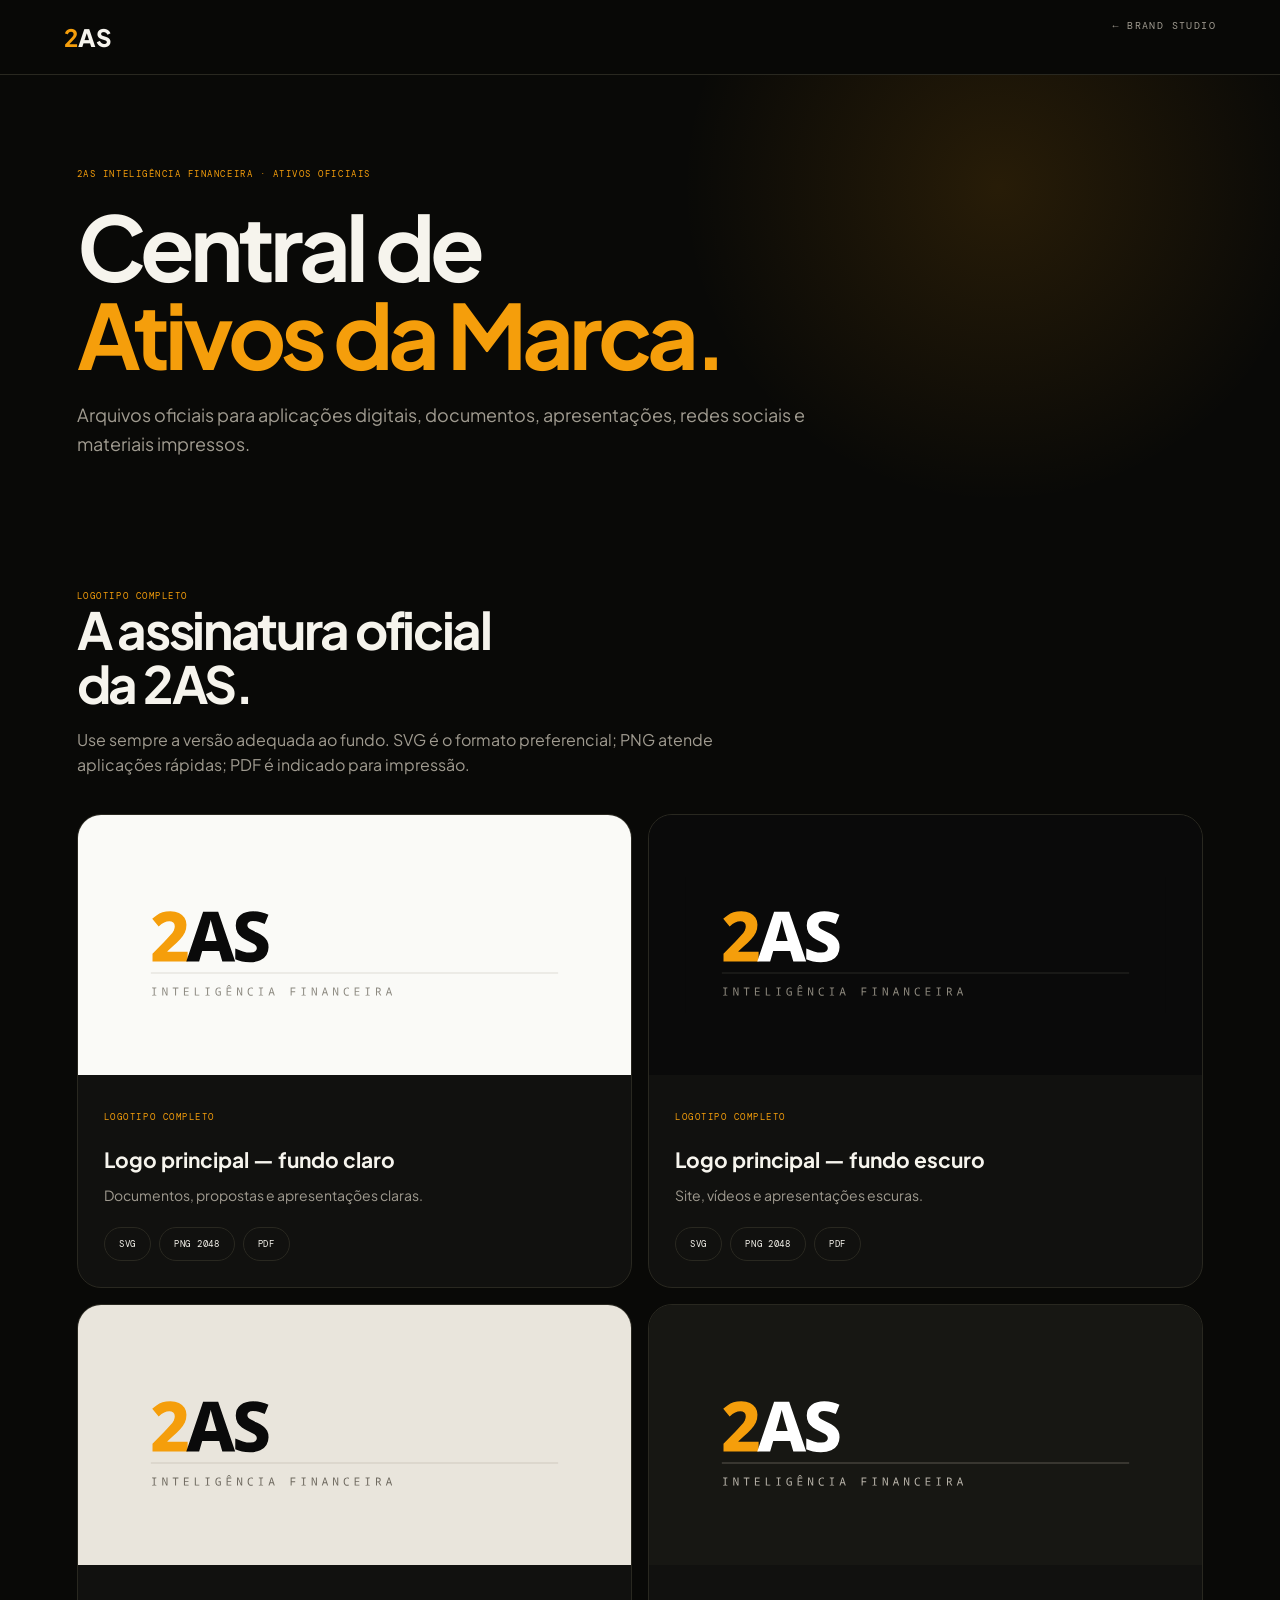
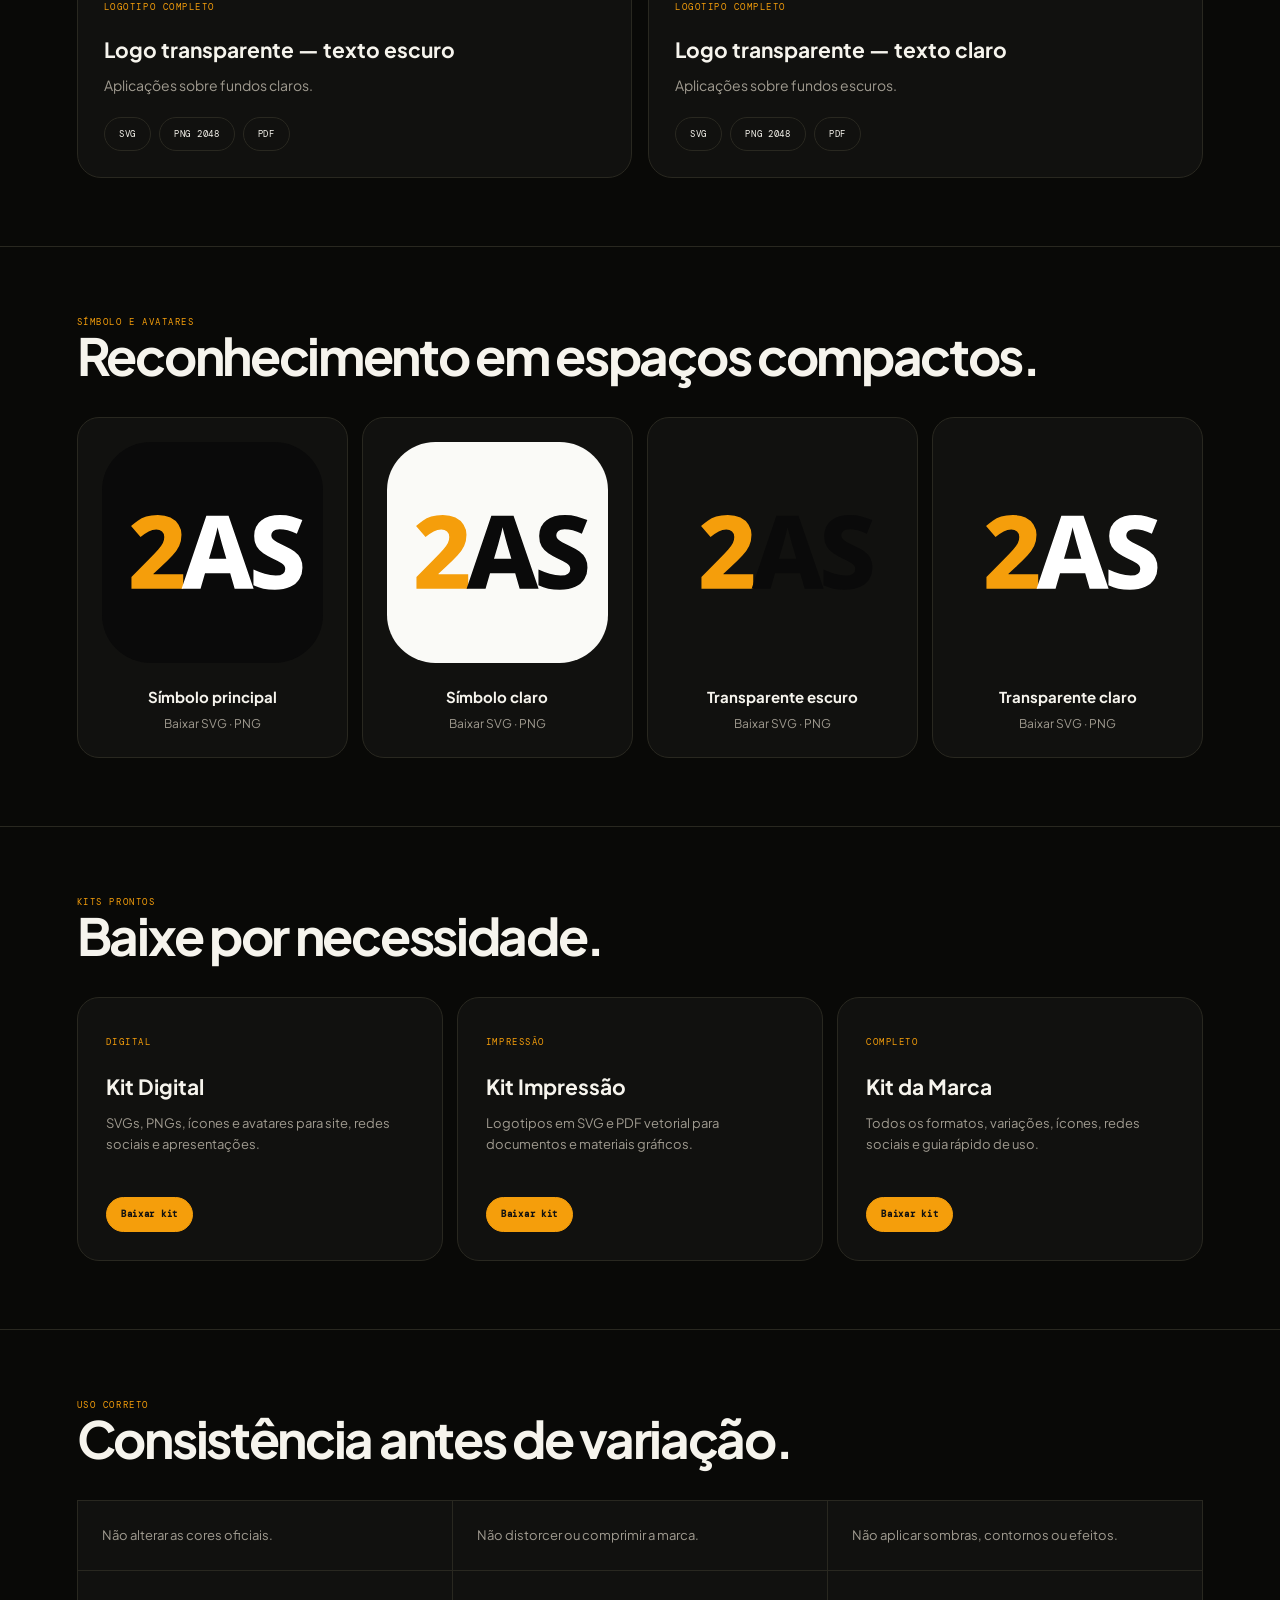
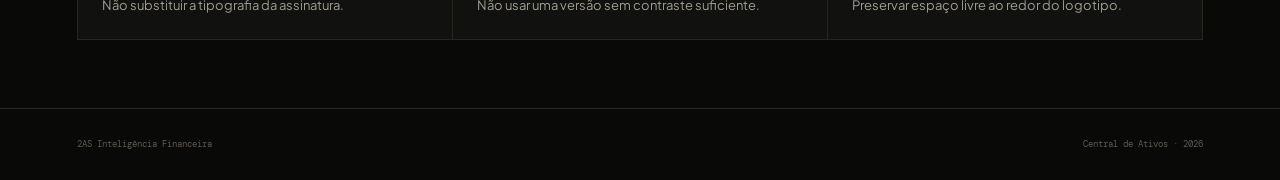
==== ativos/index.html @ 22f7df5b "feat: integra central de ativos da marca" ====
<!doctype html><html lang="pt-BR"><head><meta charset="UTF-8"><meta name="viewport" content="width=device-width,initial-scale=1"><title>Central de Ativos — 2AS</title><meta name="description" content="Arquivos oficiais da marca 2AS Inteligência Financeira para download."><link rel="preconnect" href="https://fonts.googleapis.com"><link href="https://fonts.googleapis.com/css2?family=Plus+Jakarta+Sans:wght@400;600;700;800&family=DM+Mono:wght@400;500&display=swap" rel="stylesheet"><style>
:root{--bg:#090907;--surface:#11110f;--surface2:#171713;--border:#292820;--text:#f6f4ed;--muted:#a09b90;--amber:#f59e0b;--sans:'Plus Jakarta Sans',system-ui,sans-serif;--mono:'DM Mono',monospace}*{box-sizing:border-box;margin:0;padding:0}body{font-family:var(--sans);background:var(--bg);color:var(--text);line-height:1.6;overflow-x:hidden}a{color:inherit;text-decoration:none}.nav{position:sticky;top:0;z-index:10;display:flex;justify-content:space-between;padding:18px 5vw;background:rgba(9,9,7,.9);backdrop-filter:blur(14px);border-bottom:1px solid var(--border)}.brand{font-weight:800;font-size:24px}.brand b{color:var(--amber)}.back{font-family:var(--mono);font-size:10px;letter-spacing:.14em;color:var(--muted);text-transform:uppercase}.hero{padding:92px 6vw 62px;background:radial-gradient(circle at 78% 25%,rgba(245,158,11,.13),transparent 30%)}.eyebrow,.tag{font-family:var(--mono);font-size:9px;letter-spacing:.17em;text-transform:uppercase;color:var(--amber)}h1{font-size:clamp(44px,7vw,92px);line-height:.98;letter-spacing:-.055em;max-width:1000px;margin-top:20px}.hero p{font-size:18px;color:var(--muted);max-width:760px;margin-top:24px}.wrap{padding:68px 6vw}h2{font-size:clamp(30px,4vw,58px);letter-spacing:-.045em;line-height:1.05}.lead{color:var(--muted);max-width:700px;margin-top:16px}.grid{display:grid;grid-template-columns:repeat(2,minmax(0,1fr));gap:16px;margin-top:36px}.asset-card{min-width:0;border:1px solid var(--border);border-radius:24px;overflow:hidden;background:var(--surface)}.preview{height:260px;display:grid;place-items:center;padding:36px}.preview img{max-width:100%;max-height:100%}.asset-body{padding:26px}.asset-body h3{font-size:21px;margin:16px 0 8px}.asset-body p{color:var(--muted);font-size:14px}.downloads{display:flex;gap:8px;flex-wrap:wrap;margin-top:20px}.downloads a,.kit a{border:1px solid var(--border);border-radius:99px;padding:9px 14px;font-family:var(--mono);font-size:9px;letter-spacing:.08em}.downloads a:hover,.kit a:hover{border-color:var(--amber);color:var(--amber)}.symbols{display:grid;grid-template-columns:repeat(4,minmax(0,1fr));gap:14px;margin-top:34px}.symbol{padding:24px;border:1px solid var(--border);border-radius:22px;background:var(--surface);text-align:center}.symbol img{width:100%;border-radius:20px}.symbol h3{font-size:15px;margin:15px 0 5px}.symbol p{font-size:12px;color:var(--muted)}.kits{display:grid;grid-template-columns:repeat(3,minmax(0,1fr));gap:14px;margin-top:34px}.kit{border:1px solid var(--border);background:var(--surface);border-radius:22px;padding:28px}.kit h3{font-size:21px;margin:18px 0 10px}.kit p{font-size:13px;color:var(--muted);min-height:64px}.kit a{display:inline-block;margin-top:20px;background:var(--amber);color:#111;border-color:var(--amber);font-weight:700}.rules{display:grid;grid-template-columns:repeat(3,minmax(0,1fr));gap:1px;background:var(--border);border:1px solid var(--border);margin-top:34px}.rule{background:var(--surface);padding:24px;font-size:13px;color:var(--muted)}footer{border-top:1px solid var(--border);padding:28px 6vw;color:#5e5a50;font-family:var(--mono);font-size:9px;display:flex;justify-content:space-between}@media(max-width:900px){.nav{gap:18px;overflow:hidden}.back{display:none}.hero,.wrap{width:100vw;max-width:100vw;overflow:hidden;padding-left:30px;padding-right:30px}.grid,.symbols,.kits,.rules{grid-template-columns:minmax(0,1fr);width:calc(100vw - 100px);max-width:calc(100vw - 100px)}h1{width:calc(100vw - 100px);max-width:calc(100vw - 100px);font-size:clamp(32px,10vw,40px);overflow-wrap:break-word}h2{width:calc(100vw - 100px);max-width:calc(100vw - 100px);font-size:clamp(26px,8vw,32px);overflow-wrap:break-word}.hero p,.lead{width:calc(100vw - 100px);max-width:calc(100vw - 100px);font-size:16px;overflow-wrap:break-word}.asset-card,.symbol,.kit,.rule{max-width:calc(100vw - 100px);overflow:hidden}.preview{height:210px}}
</style></head><body><nav class="nav"><div class="brand"><b>2</b>AS</div><a class="back" href="../index.html">← Brand Studio</a></nav><header class="hero"><div class="eyebrow">2AS Inteligência Financeira · Ativos oficiais</div><h1>Central de<br><span style="color:var(--amber)">Ativos da Marca.</span></h1><p>Arquivos oficiais para aplicações digitais, documentos, apresentações, redes sociais e materiais impressos.</p></header><main><section class="wrap"><div class="eyebrow">Logotipo completo</div><h2>A assinatura oficial<br>da 2AS.</h2><p class="lead">Use sempre a versão adequada ao fundo. SVG é o formato preferencial; PNG atende aplicações rápidas; PDF é indicado para impressão.</p><div class="grid"><article class="asset-card"><div class="preview" style="background:#fafaf7"><img src="../assets/brand/logos/svg/2AS-logo-fundo-claro.svg" alt="Logo principal — fundo claro"></div><div class="asset-body"><span class="tag">Logotipo completo</span><h3>Logo principal — fundo claro</h3><p>Documentos, propostas e apresentações claras.</p><div class="downloads"><a download href="../assets/brand/logos/svg/2AS-logo-fundo-claro.svg">SVG</a><a download href="../assets/brand/logos/png/2AS-logo-fundo-claro-2048.png">PNG 2048</a><a download href="../assets/brand/logos/pdf/2AS-logo-fundo-claro.pdf">PDF</a></div></div></article><article class="asset-card"><div class="preview" style="background:#0a0a0a"><img src="../assets/brand/logos/svg/2AS-logo-fundo-escuro.svg" alt="Logo principal — fundo escuro"></div><div class="asset-body"><span class="tag">Logotipo completo</span><h3>Logo principal — fundo escuro</h3><p>Site, vídeos e apresentações escuras.</p><div class="downloads"><a download href="../assets/brand/logos/svg/2AS-logo-fundo-escuro.svg">SVG</a><a download href="../assets/brand/logos/png/2AS-logo-fundo-escuro-2048.png">PNG 2048</a><a download href="../assets/brand/logos/pdf/2AS-logo-fundo-escuro.pdf">PDF</a></div></div></article><article class="asset-card"><div class="preview" style="background:#e9e5dc"><img src="../assets/brand/logos/svg/2AS-logo-transparente-texto-escuro.svg" alt="Logo transparente — texto escuro"></div><div class="asset-body"><span class="tag">Logotipo completo</span><h3>Logo transparente — texto escuro</h3><p>Aplicações sobre fundos claros.</p><div class="downloads"><a download href="../assets/brand/logos/svg/2AS-logo-transparente-texto-escuro.svg">SVG</a><a download href="../assets/brand/logos/png/2AS-logo-transparente-texto-escuro-2048.png">PNG 2048</a><a download href="../assets/brand/logos/pdf/2AS-logo-transparente-texto-escuro.pdf">PDF</a></div></div></article><article class="asset-card"><div class="preview" style="background:#171713"><img src="../assets/brand/logos/svg/2AS-logo-transparente-texto-claro.svg" alt="Logo transparente — texto claro"></div><div class="asset-body"><span class="tag">Logotipo completo</span><h3>Logo transparente — texto claro</h3><p>Aplicações sobre fundos escuros.</p><div class="downloads"><a download href="../assets/brand/logos/svg/2AS-logo-transparente-texto-claro.svg">SVG</a><a download href="../assets/brand/logos/png/2AS-logo-transparente-texto-claro-2048.png">PNG 2048</a><a download href="../assets/brand/logos/pdf/2AS-logo-transparente-texto-claro.pdf">PDF</a></div></div></article></div></section><section class="wrap" style="border-top:1px solid var(--border)"><div class="eyebrow">Símbolo e avatares</div><h2>Reconhecimento em espaços compactos.</h2><div class="symbols"><article class="symbol"><img src="../assets/brand/icones/svg/2AS-simbolo-fundo-escuro.svg" alt="2AS-simbolo-fundo-escuro"><h3>Símbolo principal</h3><p><a download href="../assets/brand/icones/svg/2AS-simbolo-fundo-escuro.svg">Baixar SVG</a> · <a download href="../assets/brand/icones/png/2AS-simbolo-fundo-escuro-1024.png">PNG</a></p></article><article class="symbol"><img src="../assets/brand/icones/svg/2AS-simbolo-fundo-claro.svg" alt="2AS-simbolo-fundo-claro"><h3>Símbolo claro</h3><p><a download href="../assets/brand/icones/svg/2AS-simbolo-fundo-claro.svg">Baixar SVG</a> · <a download href="../assets/brand/icones/png/2AS-simbolo-fundo-claro-1024.png">PNG</a></p></article><article class="symbol"><img src="../assets/brand/icones/svg/2AS-simbolo-transparente-escuro.svg" alt="2AS-simbolo-transparente-escuro"><h3>Transparente escuro</h3><p><a download href="../assets/brand/icones/svg/2AS-simbolo-transparente-escuro.svg">Baixar SVG</a> · <a download href="../assets/brand/icones/png/2AS-simbolo-transparente-escuro-1024.png">PNG</a></p></article><article class="symbol"><img src="../assets/brand/icones/svg/2AS-simbolo-transparente-claro.svg" alt="2AS-simbolo-transparente-claro"><h3>Transparente claro</h3><p><a download href="../assets/brand/icones/svg/2AS-simbolo-transparente-claro.svg">Baixar SVG</a> · <a download href="../assets/brand/icones/png/2AS-simbolo-transparente-claro-1024.png">PNG</a></p></article></div></section><section class="wrap" style="border-top:1px solid var(--border)"><div class="eyebrow">Kits prontos</div><h2>Baixe por necessidade.</h2><div class="kits"><article class="kit"><span class="tag">Digital</span><h3>Kit Digital</h3><p>SVGs, PNGs, ícones e avatares para site, redes sociais e apresentações.</p><a download href="../assets/brand/kits/2AS-kit-digital.zip">Baixar kit</a></article><article class="kit"><span class="tag">Impressão</span><h3>Kit Impressão</h3><p>Logotipos em SVG e PDF vetorial para documentos e materiais gráficos.</p><a download href="../assets/brand/kits/2AS-kit-impressao.zip">Baixar kit</a></article><article class="kit"><span class="tag">Completo</span><h3>Kit da Marca</h3><p>Todos os formatos, variações, ícones, redes sociais e guia rápido de uso.</p><a download href="../assets/brand/kits/2AS-kit-marca-completo.zip">Baixar kit</a></article></div></section><section class="wrap" style="border-top:1px solid var(--border)"><div class="eyebrow">Uso correto</div><h2>Consistência antes de variação.</h2><div class="rules"><div class="rule">Não alterar as cores oficiais.</div><div class="rule">Não distorcer ou comprimir a marca.</div><div class="rule">Não aplicar sombras, contornos ou efeitos.</div><div class="rule">Não substituir a tipografia da assinatura.</div><div class="rule">Não usar uma versão sem contraste suficiente.</div><div class="rule">Preservar espaço livre ao redor do logotipo.</div></div></section></main><footer><span>2AS Inteligência Financeira</span><span>Central de Ativos · 2026</span></footer></body></html>
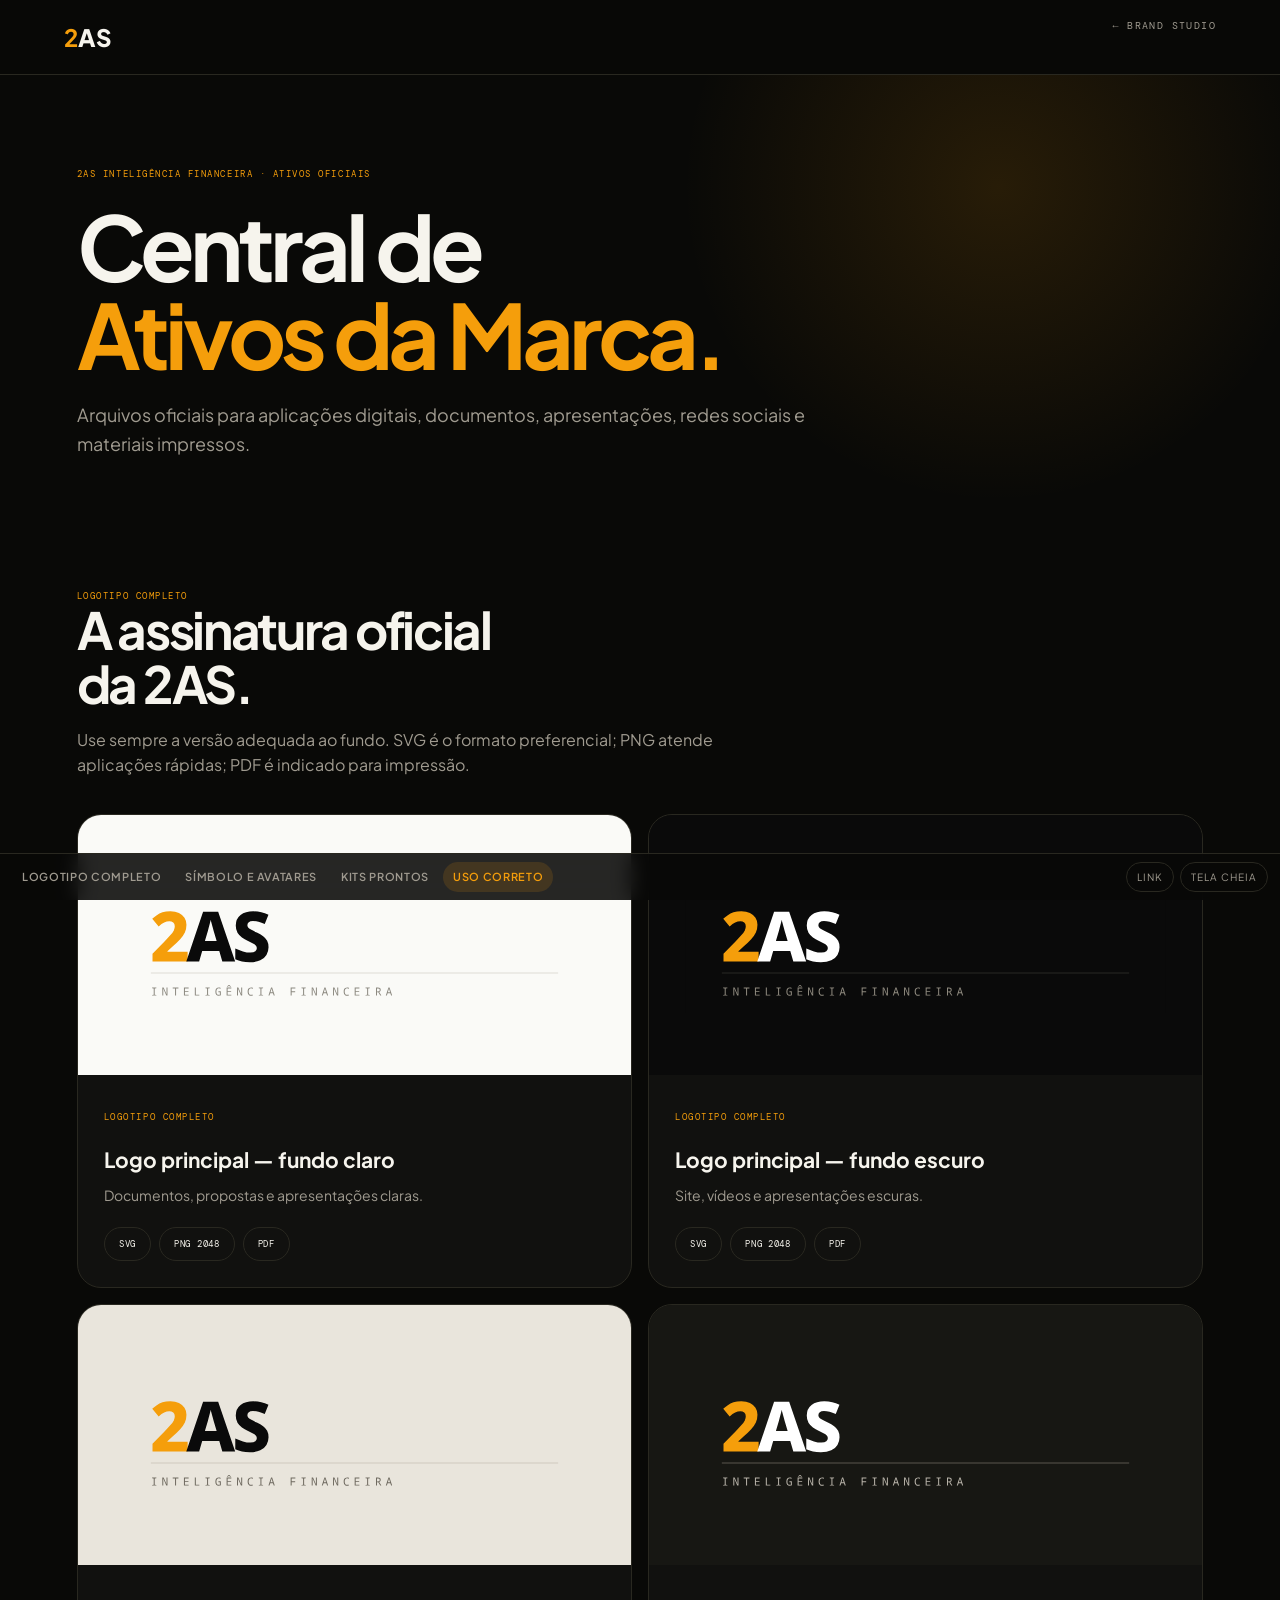
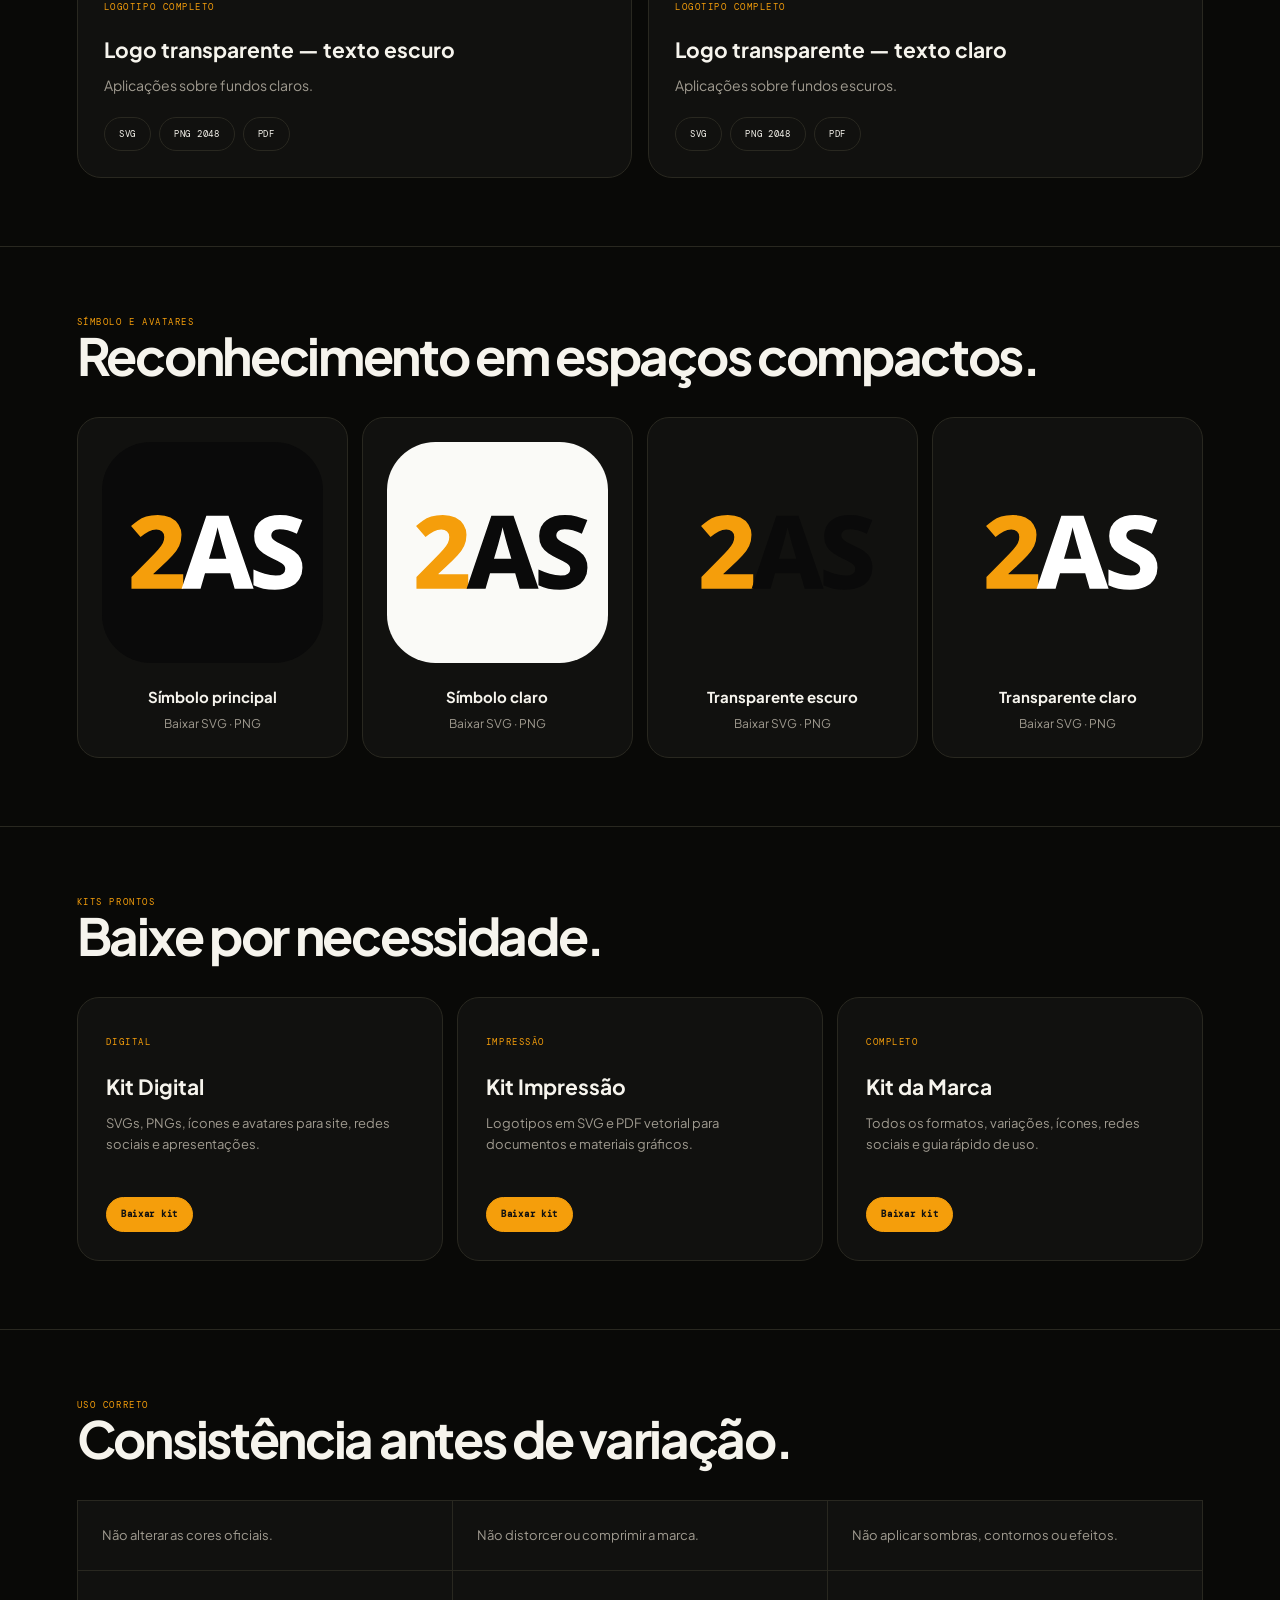
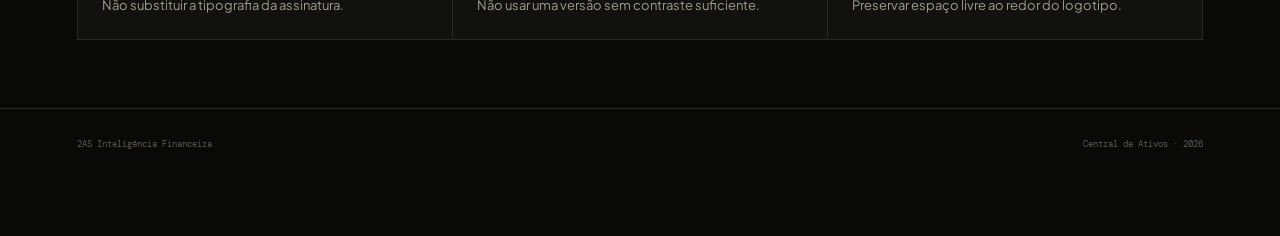
==== commit 02a77f97: "feat(deck): navegação de capítulos, progresso e tela cheia nas peças Os slides já tinham o desenho c" ====
--- a/ativos/index.html
+++ b/ativos/index.html
@@ -1,3 +1,3 @@
 <!doctype html><html lang="pt-BR"><head><meta charset="UTF-8"><meta name="viewport" content="width=device-width,initial-scale=1"><title>Central de Ativos — 2AS</title><meta name="description" content="Arquivos oficiais da marca 2AS Inteligência Financeira para download."><link rel="preconnect" href="https://fonts.googleapis.com"><link href="https://fonts.googleapis.com/css2?family=Plus+Jakarta+Sans:wght@400;600;700;800&family=DM+Mono:wght@400;500&display=swap" rel="stylesheet"><style>
 :root{--bg:#090907;--surface:#11110f;--surface2:#171713;--border:#292820;--text:#f6f4ed;--muted:#a09b90;--amber:#f59e0b;--sans:'Plus Jakarta Sans',system-ui,sans-serif;--mono:'DM Mono',monospace}*{box-sizing:border-box;margin:0;padding:0}body{font-family:var(--sans);background:var(--bg);color:var(--text);line-height:1.6;overflow-x:hidden}a{color:inherit;text-decoration:none}.nav{position:sticky;top:0;z-index:10;display:flex;justify-content:space-between;padding:18px 5vw;background:rgba(9,9,7,.9);backdrop-filter:blur(14px);border-bottom:1px solid var(--border)}.brand{font-weight:800;font-size:24px}.brand b{color:var(--amber)}.back{font-family:var(--mono);font-size:10px;letter-spacing:.14em;color:var(--muted);text-transform:uppercase}.hero{padding:92px 6vw 62px;background:radial-gradient(circle at 78% 25%,rgba(245,158,11,.13),transparent 30%)}.eyebrow,.tag{font-family:var(--mono);font-size:9px;letter-spacing:.17em;text-transform:uppercase;color:var(--amber)}h1{font-size:clamp(44px,7vw,92px);line-height:.98;letter-spacing:-.055em;max-width:1000px;margin-top:20px}.hero p{font-size:18px;color:var(--muted);max-width:760px;margin-top:24px}.wrap{padding:68px 6vw}h2{font-size:clamp(30px,4vw,58px);letter-spacing:-.045em;line-height:1.05}.lead{color:var(--muted);max-width:700px;margin-top:16px}.grid{display:grid;grid-template-columns:repeat(2,minmax(0,1fr));gap:16px;margin-top:36px}.asset-card{min-width:0;border:1px solid var(--border);border-radius:24px;overflow:hidden;background:var(--surface)}.preview{height:260px;display:grid;place-items:center;padding:36px}.preview img{max-width:100%;max-height:100%}.asset-body{padding:26px}.asset-body h3{font-size:21px;margin:16px 0 8px}.asset-body p{color:var(--muted);font-size:14px}.downloads{display:flex;gap:8px;flex-wrap:wrap;margin-top:20px}.downloads a,.kit a{border:1px solid var(--border);border-radius:99px;padding:9px 14px;font-family:var(--mono);font-size:9px;letter-spacing:.08em}.downloads a:hover,.kit a:hover{border-color:var(--amber);color:var(--amber)}.symbols{display:grid;grid-template-columns:repeat(4,minmax(0,1fr));gap:14px;margin-top:34px}.symbol{padding:24px;border:1px solid var(--border);border-radius:22px;background:var(--surface);text-align:center}.symbol img{width:100%;border-radius:20px}.symbol h3{font-size:15px;margin:15px 0 5px}.symbol p{font-size:12px;color:var(--muted)}.kits{display:grid;grid-template-columns:repeat(3,minmax(0,1fr));gap:14px;margin-top:34px}.kit{border:1px solid var(--border);background:var(--surface);border-radius:22px;padding:28px}.kit h3{font-size:21px;margin:18px 0 10px}.kit p{font-size:13px;color:var(--muted);min-height:64px}.kit a{display:inline-block;margin-top:20px;background:var(--amber);color:#111;border-color:var(--amber);font-weight:700}.rules{display:grid;grid-template-columns:repeat(3,minmax(0,1fr));gap:1px;background:var(--border);border:1px solid var(--border);margin-top:34px}.rule{background:var(--surface);padding:24px;font-size:13px;color:var(--muted)}footer{border-top:1px solid var(--border);padding:28px 6vw;color:#5e5a50;font-family:var(--mono);font-size:9px;display:flex;justify-content:space-between}@media(max-width:900px){.nav{gap:18px;overflow:hidden}.back{display:none}.hero,.wrap{width:100vw;max-width:100vw;overflow:hidden;padding-left:30px;padding-right:30px}.grid,.symbols,.kits,.rules{grid-template-columns:minmax(0,1fr);width:calc(100vw - 100px);max-width:calc(100vw - 100px)}h1{width:calc(100vw - 100px);max-width:calc(100vw - 100px);font-size:clamp(32px,10vw,40px);overflow-wrap:break-word}h2{width:calc(100vw - 100px);max-width:calc(100vw - 100px);font-size:clamp(26px,8vw,32px);overflow-wrap:break-word}.hero p,.lead{width:calc(100vw - 100px);max-width:calc(100vw - 100px);font-size:16px;overflow-wrap:break-word}.asset-card,.symbol,.kit,.rule{max-width:calc(100vw - 100px);overflow:hidden}.preview{height:210px}}
-</style></head><body><nav class="nav"><div class="brand"><b>2</b>AS</div><a class="back" href="../index.html">← Brand Studio</a></nav><header class="hero"><div class="eyebrow">2AS Inteligência Financeira · Ativos oficiais</div><h1>Central de<br><span style="color:var(--amber)">Ativos da Marca.</span></h1><p>Arquivos oficiais para aplicações digitais, documentos, apresentações, redes sociais e materiais impressos.</p></header><main><section class="wrap"><div class="eyebrow">Logotipo completo</div><h2>A assinatura oficial<br>da 2AS.</h2><p class="lead">Use sempre a versão adequada ao fundo. SVG é o formato preferencial; PNG atende aplicações rápidas; PDF é indicado para impressão.</p><div class="grid"><article class="asset-card"><div class="preview" style="background:#fafaf7"><img src="../assets/brand/logos/svg/2AS-logo-fundo-claro.svg" alt="Logo principal — fundo claro"></div><div class="asset-body"><span class="tag">Logotipo completo</span><h3>Logo principal — fundo claro</h3><p>Documentos, propostas e apresentações claras.</p><div class="downloads"><a download href="../assets/brand/logos/svg/2AS-logo-fundo-claro.svg">SVG</a><a download href="../assets/brand/logos/png/2AS-logo-fundo-claro-2048.png">PNG 2048</a><a download href="../assets/brand/logos/pdf/2AS-logo-fundo-claro.pdf">PDF</a></div></div></article><article class="asset-card"><div class="preview" style="background:#0a0a0a"><img src="../assets/brand/logos/svg/2AS-logo-fundo-escuro.svg" alt="Logo principal — fundo escuro"></div><div class="asset-body"><span class="tag">Logotipo completo</span><h3>Logo principal — fundo escuro</h3><p>Site, vídeos e apresentações escuras.</p><div class="downloads"><a download href="../assets/brand/logos/svg/2AS-logo-fundo-escuro.svg">SVG</a><a download href="../assets/brand/logos/png/2AS-logo-fundo-escuro-2048.png">PNG 2048</a><a download href="../assets/brand/logos/pdf/2AS-logo-fundo-escuro.pdf">PDF</a></div></div></article><article class="asset-card"><div class="preview" style="background:#e9e5dc"><img src="../assets/brand/logos/svg/2AS-logo-transparente-texto-escuro.svg" alt="Logo transparente — texto escuro"></div><div class="asset-body"><span class="tag">Logotipo completo</span><h3>Logo transparente — texto escuro</h3><p>Aplicações sobre fundos claros.</p><div class="downloads"><a download href="../assets/brand/logos/svg/2AS-logo-transparente-texto-escuro.svg">SVG</a><a download href="../assets/brand/logos/png/2AS-logo-transparente-texto-escuro-2048.png">PNG 2048</a><a download href="../assets/brand/logos/pdf/2AS-logo-transparente-texto-escuro.pdf">PDF</a></div></div></article><article class="asset-card"><div class="preview" style="background:#171713"><img src="../assets/brand/logos/svg/2AS-logo-transparente-texto-claro.svg" alt="Logo transparente — texto claro"></div><div class="asset-body"><span class="tag">Logotipo completo</span><h3>Logo transparente — texto claro</h3><p>Aplicações sobre fundos escuros.</p><div class="downloads"><a download href="../assets/brand/logos/svg/2AS-logo-transparente-texto-claro.svg">SVG</a><a download href="../assets/brand/logos/png/2AS-logo-transparente-texto-claro-2048.png">PNG 2048</a><a download href="../assets/brand/logos/pdf/2AS-logo-transparente-texto-claro.pdf">PDF</a></div></div></article></div></section><section class="wrap" style="border-top:1px solid var(--border)"><div class="eyebrow">Símbolo e avatares</div><h2>Reconhecimento em espaços compactos.</h2><div class="symbols"><article class="symbol"><img src="../assets/brand/icones/svg/2AS-simbolo-fundo-escuro.svg" alt="2AS-simbolo-fundo-escuro"><h3>Símbolo principal</h3><p><a download href="../assets/brand/icones/svg/2AS-simbolo-fundo-escuro.svg">Baixar SVG</a> · <a download href="../assets/brand/icones/png/2AS-simbolo-fundo-escuro-1024.png">PNG</a></p></article><article class="symbol"><img src="../assets/brand/icones/svg/2AS-simbolo-fundo-claro.svg" alt="2AS-simbolo-fundo-claro"><h3>Símbolo claro</h3><p><a download href="../assets/brand/icones/svg/2AS-simbolo-fundo-claro.svg">Baixar SVG</a> · <a download href="../assets/brand/icones/png/2AS-simbolo-fundo-claro-1024.png">PNG</a></p></article><article class="symbol"><img src="../assets/brand/icones/svg/2AS-simbolo-transparente-escuro.svg" alt="2AS-simbolo-transparente-escuro"><h3>Transparente escuro</h3><p><a download href="../assets/brand/icones/svg/2AS-simbolo-transparente-escuro.svg">Baixar SVG</a> · <a download href="../assets/brand/icones/png/2AS-simbolo-transparente-escuro-1024.png">PNG</a></p></article><article class="symbol"><img src="../assets/brand/icones/svg/2AS-simbolo-transparente-claro.svg" alt="2AS-simbolo-transparente-claro"><h3>Transparente claro</h3><p><a download href="../assets/brand/icones/svg/2AS-simbolo-transparente-claro.svg">Baixar SVG</a> · <a download href="../assets/brand/icones/png/2AS-simbolo-transparente-claro-1024.png">PNG</a></p></article></div></section><section class="wrap" style="border-top:1px solid var(--border)"><div class="eyebrow">Kits prontos</div><h2>Baixe por necessidade.</h2><div class="kits"><article class="kit"><span class="tag">Digital</span><h3>Kit Digital</h3><p>SVGs, PNGs, ícones e avatares para site, redes sociais e apresentações.</p><a download href="../assets/brand/kits/2AS-kit-digital.zip">Baixar kit</a></article><article class="kit"><span class="tag">Impressão</span><h3>Kit Impressão</h3><p>Logotipos em SVG e PDF vetorial para documentos e materiais gráficos.</p><a download href="../assets/brand/kits/2AS-kit-impressao.zip">Baixar kit</a></article><article class="kit"><span class="tag">Completo</span><h3>Kit da Marca</h3><p>Todos os formatos, variações, ícones, redes sociais e guia rápido de uso.</p><a download href="../assets/brand/kits/2AS-kit-marca-completo.zip">Baixar kit</a></article></div></section><section class="wrap" style="border-top:1px solid var(--border)"><div class="eyebrow">Uso correto</div><h2>Consistência antes de variação.</h2><div class="rules"><div class="rule">Não alterar as cores oficiais.</div><div class="rule">Não distorcer ou comprimir a marca.</div><div class="rule">Não aplicar sombras, contornos ou efeitos.</div><div class="rule">Não substituir a tipografia da assinatura.</div><div class="rule">Não usar uma versão sem contraste suficiente.</div><div class="rule">Preservar espaço livre ao redor do logotipo.</div></div></section></main><footer><span>2AS Inteligência Financeira</span><span>Central de Ativos · 2026</span></footer></body></html>+</style></head><body><nav class="nav"><div class="brand"><b>2</b>AS</div><a class="back" href="../index.html">← Brand Studio</a></nav><header class="hero"><div class="eyebrow">2AS Inteligência Financeira · Ativos oficiais</div><h1>Central de<br><span style="color:var(--amber)">Ativos da Marca.</span></h1><p>Arquivos oficiais para aplicações digitais, documentos, apresentações, redes sociais e materiais impressos.</p></header><main><section class="wrap"><div class="eyebrow">Logotipo completo</div><h2>A assinatura oficial<br>da 2AS.</h2><p class="lead">Use sempre a versão adequada ao fundo. SVG é o formato preferencial; PNG atende aplicações rápidas; PDF é indicado para impressão.</p><div class="grid"><article class="asset-card"><div class="preview" style="background:#fafaf7"><img src="../assets/brand/logos/svg/2AS-logo-fundo-claro.svg" alt="Logo principal — fundo claro"></div><div class="asset-body"><span class="tag">Logotipo completo</span><h3>Logo principal — fundo claro</h3><p>Documentos, propostas e apresentações claras.</p><div class="downloads"><a download href="../assets/brand/logos/svg/2AS-logo-fundo-claro.svg">SVG</a><a download href="../assets/brand/logos/png/2AS-logo-fundo-claro-2048.png">PNG 2048</a><a download href="../assets/brand/logos/pdf/2AS-logo-fundo-claro.pdf">PDF</a></div></div></article><article class="asset-card"><div class="preview" style="background:#0a0a0a"><img src="../assets/brand/logos/svg/2AS-logo-fundo-escuro.svg" alt="Logo principal — fundo escuro"></div><div class="asset-body"><span class="tag">Logotipo completo</span><h3>Logo principal — fundo escuro</h3><p>Site, vídeos e apresentações escuras.</p><div class="downloads"><a download href="../assets/brand/logos/svg/2AS-logo-fundo-escuro.svg">SVG</a><a download href="../assets/brand/logos/png/2AS-logo-fundo-escuro-2048.png">PNG 2048</a><a download href="../assets/brand/logos/pdf/2AS-logo-fundo-escuro.pdf">PDF</a></div></div></article><article class="asset-card"><div class="preview" style="background:#e9e5dc"><img src="../assets/brand/logos/svg/2AS-logo-transparente-texto-escuro.svg" alt="Logo transparente — texto escuro"></div><div class="asset-body"><span class="tag">Logotipo completo</span><h3>Logo transparente — texto escuro</h3><p>Aplicações sobre fundos claros.</p><div class="downloads"><a download href="../assets/brand/logos/svg/2AS-logo-transparente-texto-escuro.svg">SVG</a><a download href="../assets/brand/logos/png/2AS-logo-transparente-texto-escuro-2048.png">PNG 2048</a><a download href="../assets/brand/logos/pdf/2AS-logo-transparente-texto-escuro.pdf">PDF</a></div></div></article><article class="asset-card"><div class="preview" style="background:#171713"><img src="../assets/brand/logos/svg/2AS-logo-transparente-texto-claro.svg" alt="Logo transparente — texto claro"></div><div class="asset-body"><span class="tag">Logotipo completo</span><h3>Logo transparente — texto claro</h3><p>Aplicações sobre fundos escuros.</p><div class="downloads"><a download href="../assets/brand/logos/svg/2AS-logo-transparente-texto-claro.svg">SVG</a><a download href="../assets/brand/logos/png/2AS-logo-transparente-texto-claro-2048.png">PNG 2048</a><a download href="../assets/brand/logos/pdf/2AS-logo-transparente-texto-claro.pdf">PDF</a></div></div></article></div></section><section class="wrap" style="border-top:1px solid var(--border)"><div class="eyebrow">Símbolo e avatares</div><h2>Reconhecimento em espaços compactos.</h2><div class="symbols"><article class="symbol"><img src="../assets/brand/icones/svg/2AS-simbolo-fundo-escuro.svg" alt="2AS-simbolo-fundo-escuro"><h3>Símbolo principal</h3><p><a download href="../assets/brand/icones/svg/2AS-simbolo-fundo-escuro.svg">Baixar SVG</a> · <a download href="../assets/brand/icones/png/2AS-simbolo-fundo-escuro-1024.png">PNG</a></p></article><article class="symbol"><img src="../assets/brand/icones/svg/2AS-simbolo-fundo-claro.svg" alt="2AS-simbolo-fundo-claro"><h3>Símbolo claro</h3><p><a download href="../assets/brand/icones/svg/2AS-simbolo-fundo-claro.svg">Baixar SVG</a> · <a download href="../assets/brand/icones/png/2AS-simbolo-fundo-claro-1024.png">PNG</a></p></article><article class="symbol"><img src="../assets/brand/icones/svg/2AS-simbolo-transparente-escuro.svg" alt="2AS-simbolo-transparente-escuro"><h3>Transparente escuro</h3><p><a download href="../assets/brand/icones/svg/2AS-simbolo-transparente-escuro.svg">Baixar SVG</a> · <a download href="../assets/brand/icones/png/2AS-simbolo-transparente-escuro-1024.png">PNG</a></p></article><article class="symbol"><img src="../assets/brand/icones/svg/2AS-simbolo-transparente-claro.svg" alt="2AS-simbolo-transparente-claro"><h3>Transparente claro</h3><p><a download href="../assets/brand/icones/svg/2AS-simbolo-transparente-claro.svg">Baixar SVG</a> · <a download href="../assets/brand/icones/png/2AS-simbolo-transparente-claro-1024.png">PNG</a></p></article></div></section><section class="wrap" style="border-top:1px solid var(--border)"><div class="eyebrow">Kits prontos</div><h2>Baixe por necessidade.</h2><div class="kits"><article class="kit"><span class="tag">Digital</span><h3>Kit Digital</h3><p>SVGs, PNGs, ícones e avatares para site, redes sociais e apresentações.</p><a download href="../assets/brand/kits/2AS-kit-digital.zip">Baixar kit</a></article><article class="kit"><span class="tag">Impressão</span><h3>Kit Impressão</h3><p>Logotipos em SVG e PDF vetorial para documentos e materiais gráficos.</p><a download href="../assets/brand/kits/2AS-kit-impressao.zip">Baixar kit</a></article><article class="kit"><span class="tag">Completo</span><h3>Kit da Marca</h3><p>Todos os formatos, variações, ícones, redes sociais e guia rápido de uso.</p><a download href="../assets/brand/kits/2AS-kit-marca-completo.zip">Baixar kit</a></article></div></section><section class="wrap" style="border-top:1px solid var(--border)"><div class="eyebrow">Uso correto</div><h2>Consistência antes de variação.</h2><div class="rules"><div class="rule">Não alterar as cores oficiais.</div><div class="rule">Não distorcer ou comprimir a marca.</div><div class="rule">Não aplicar sombras, contornos ou efeitos.</div><div class="rule">Não substituir a tipografia da assinatura.</div><div class="rule">Não usar uma versão sem contraste suficiente.</div><div class="rule">Preservar espaço livre ao redor do logotipo.</div></div></section></main><footer><span>2AS Inteligência Financeira</span><span>Central de Ativos · 2026</span></footer><script src="../assets/deck-chrome.js" defer></script></body></html>
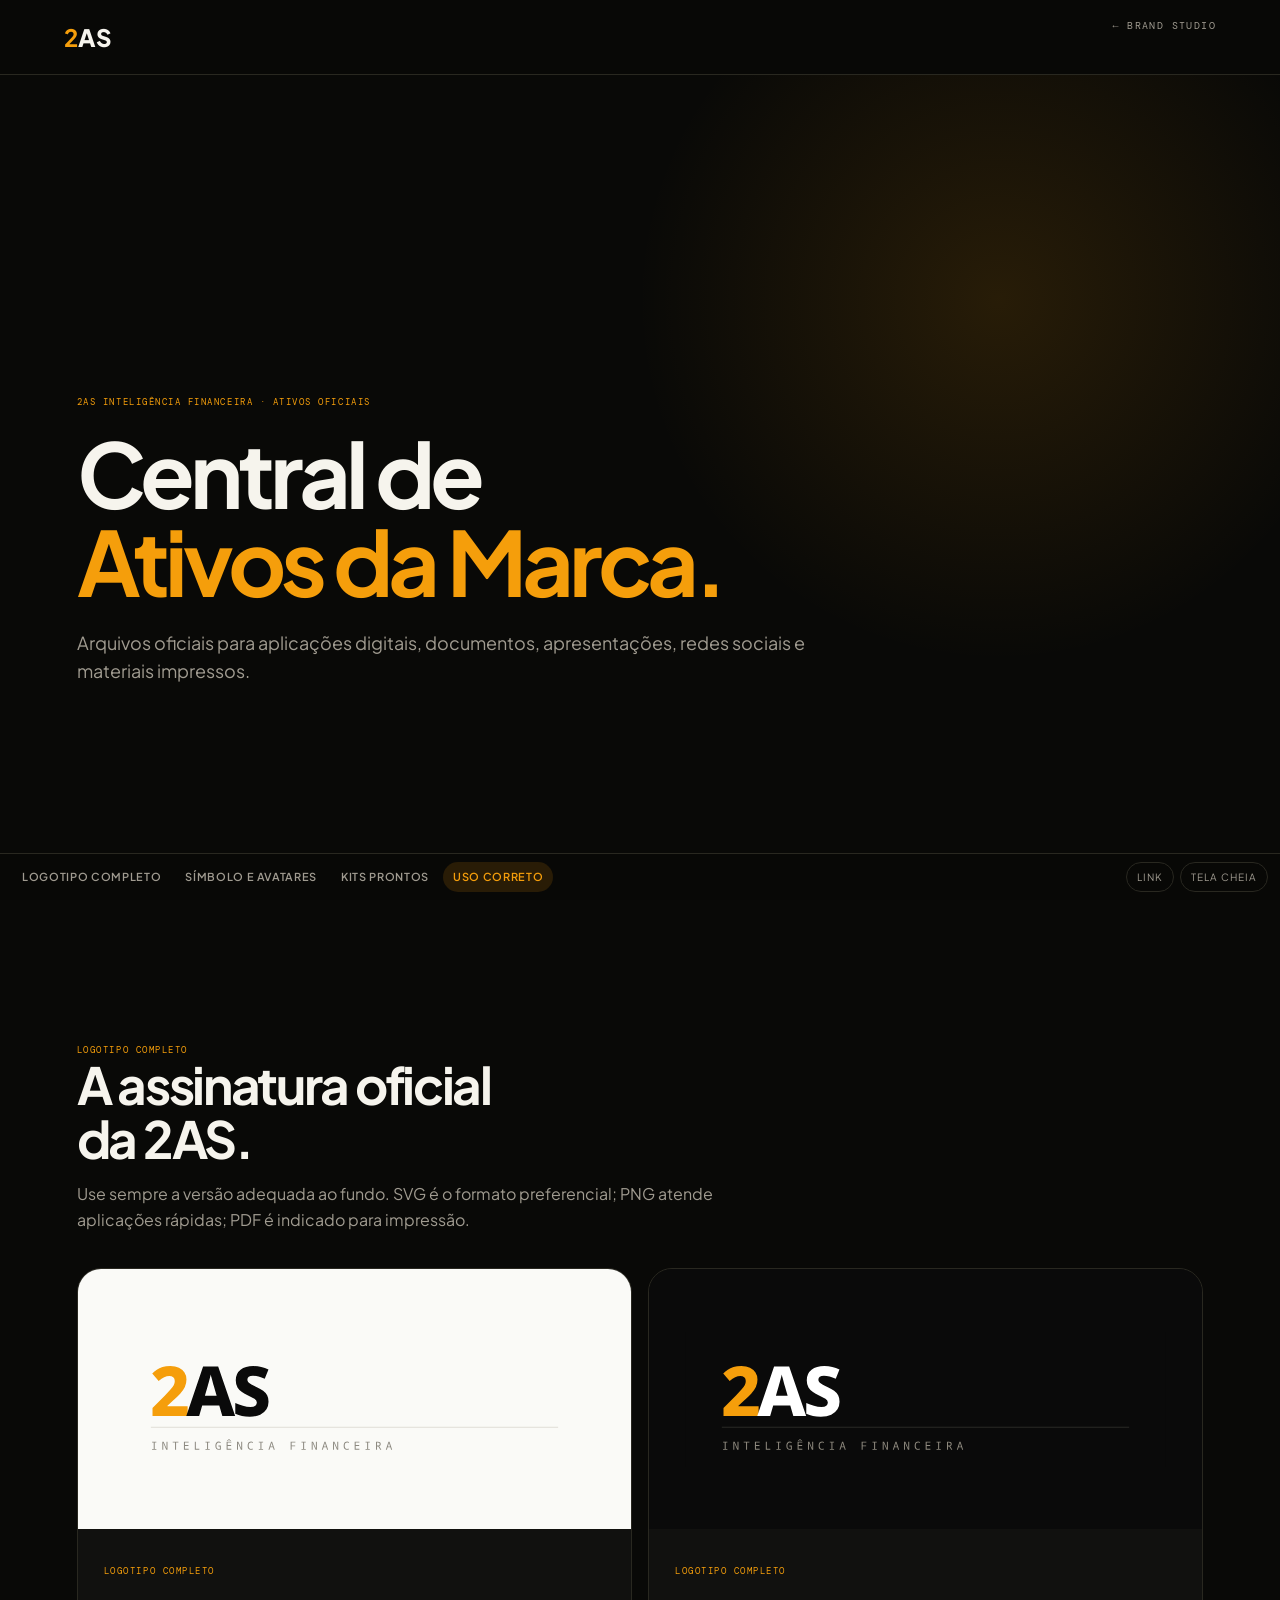
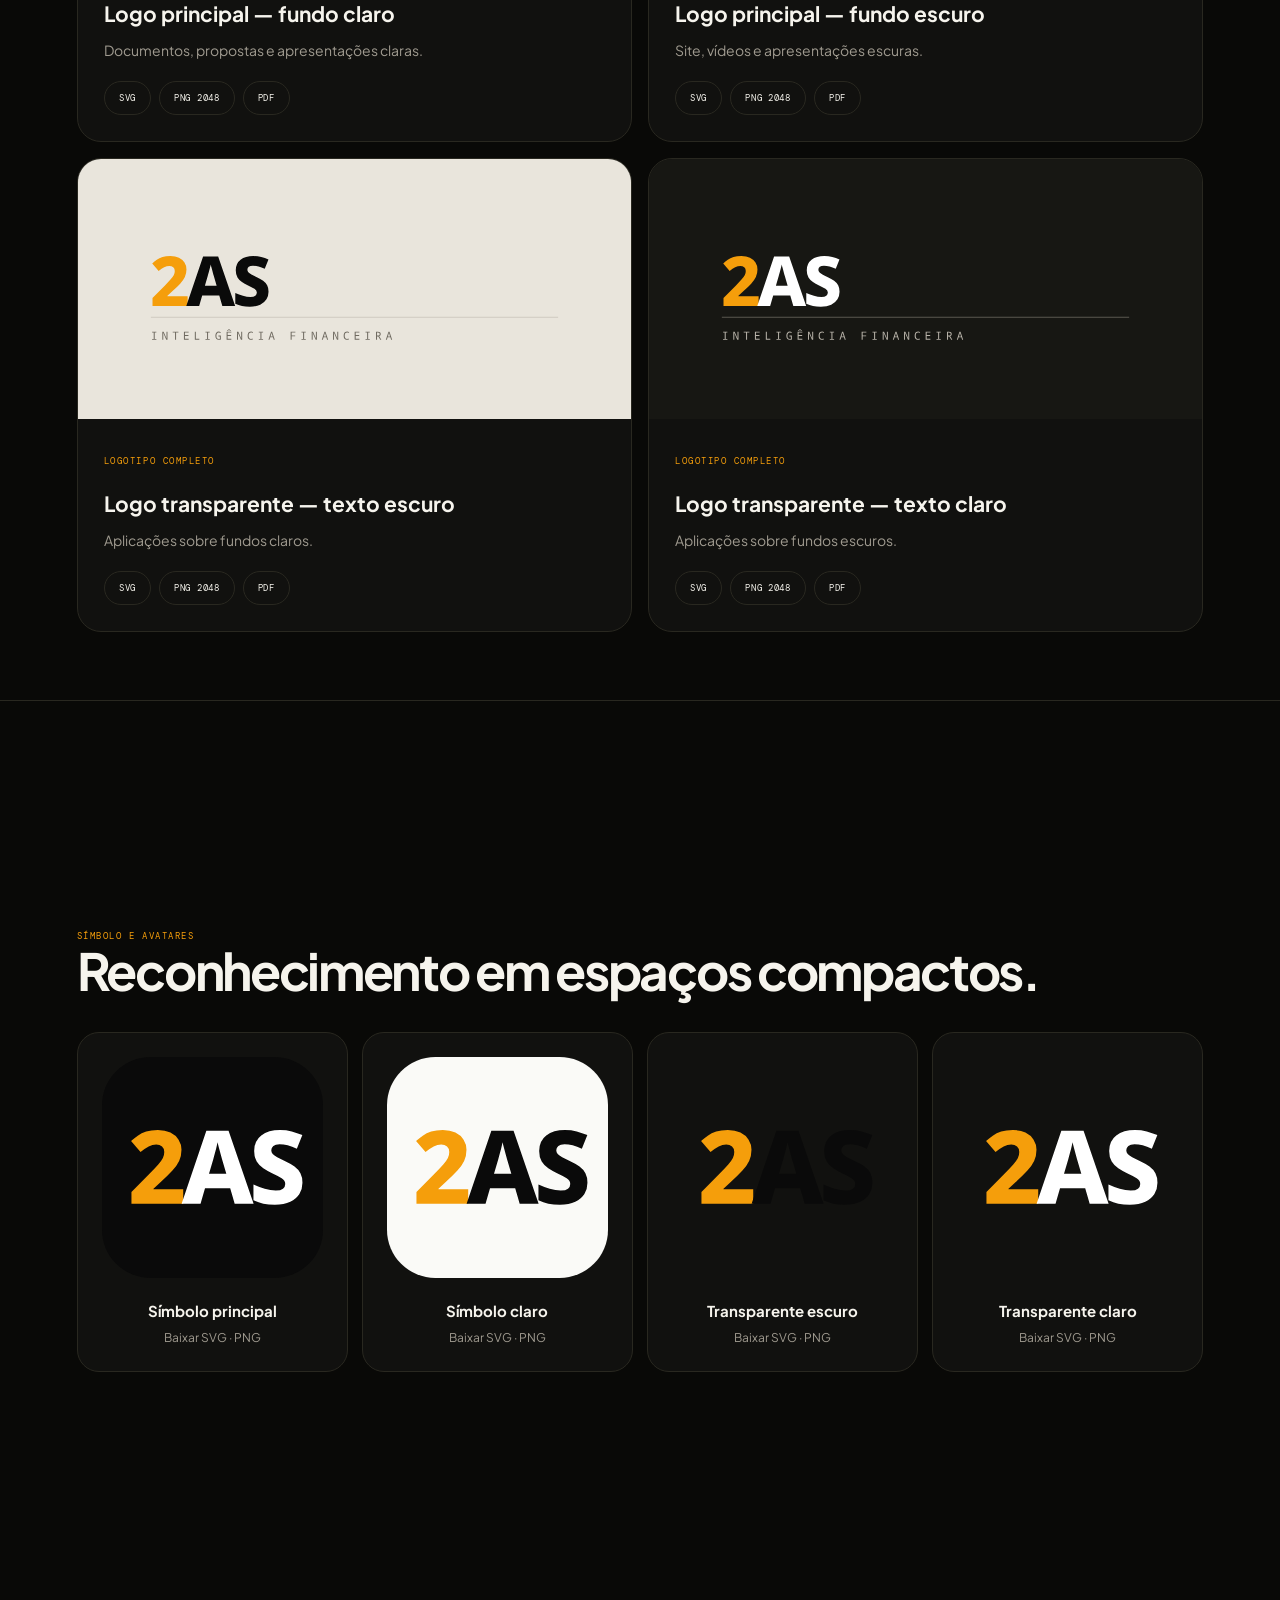
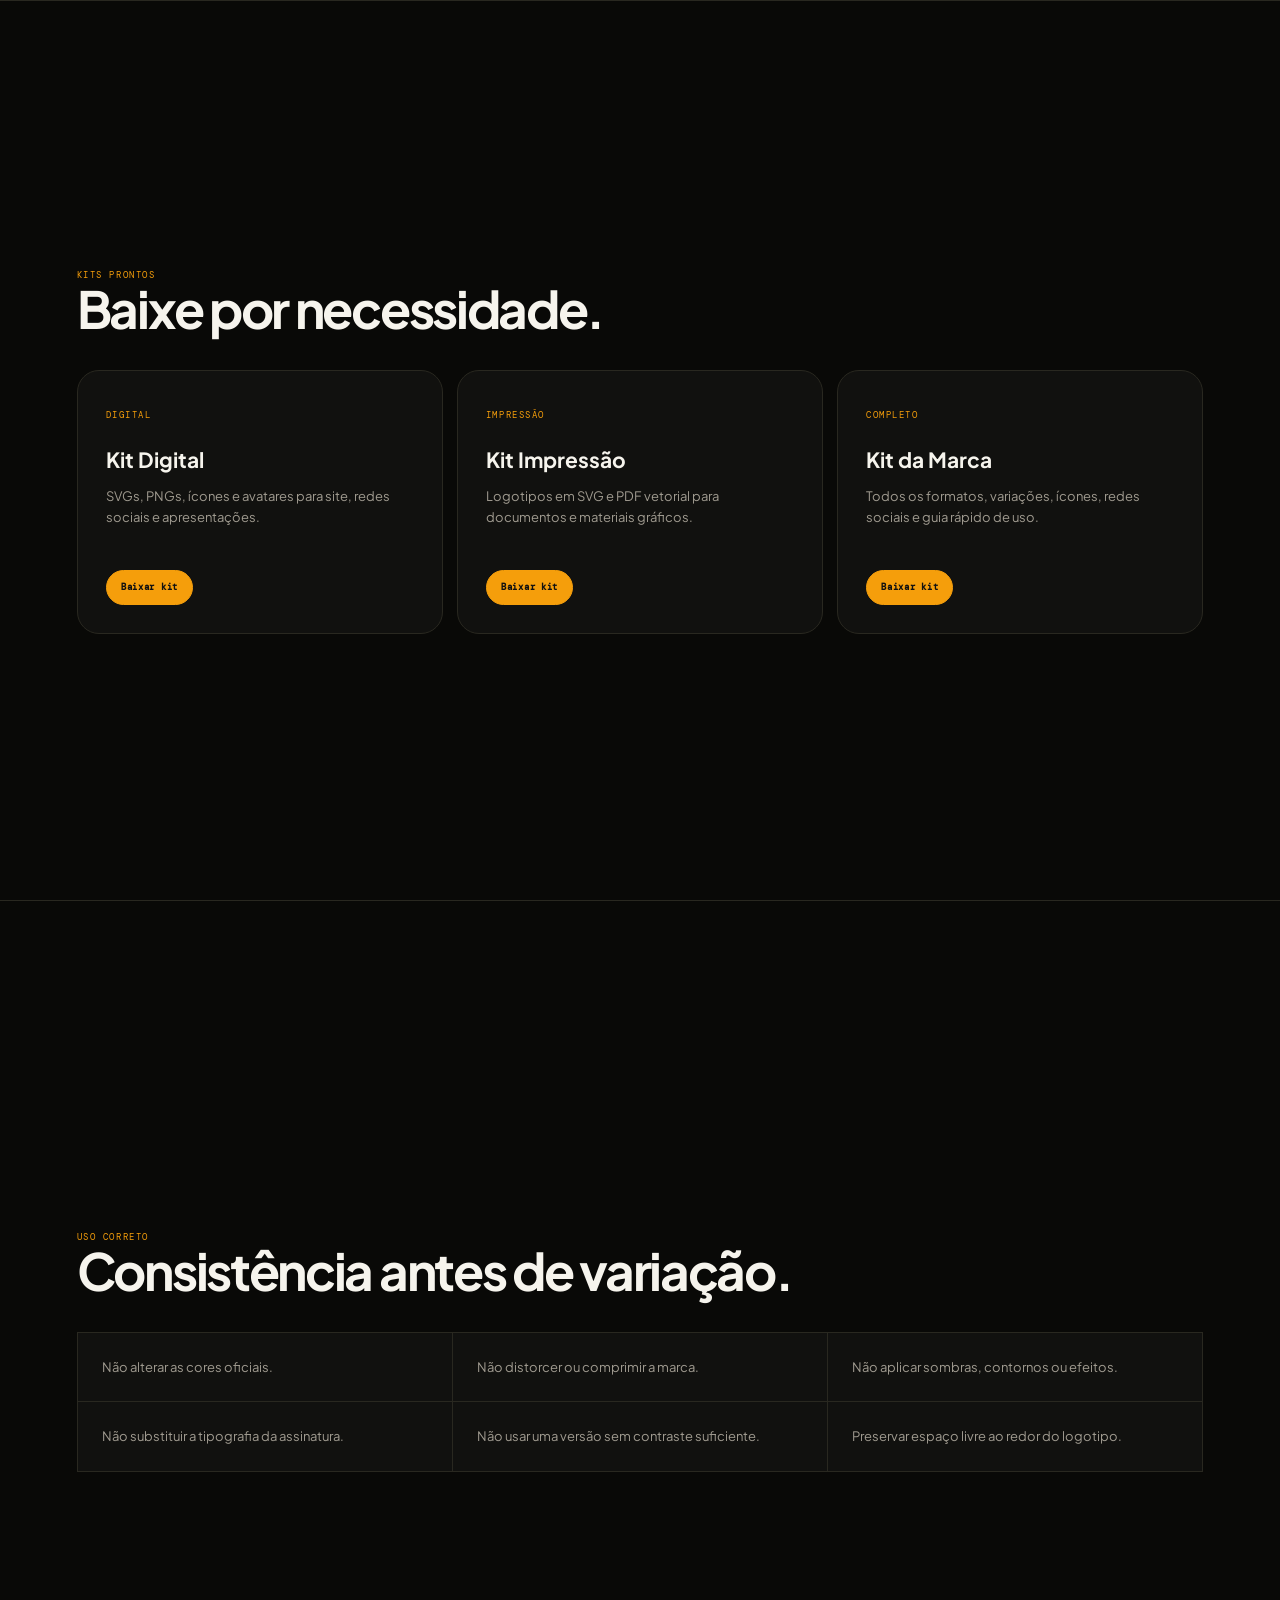
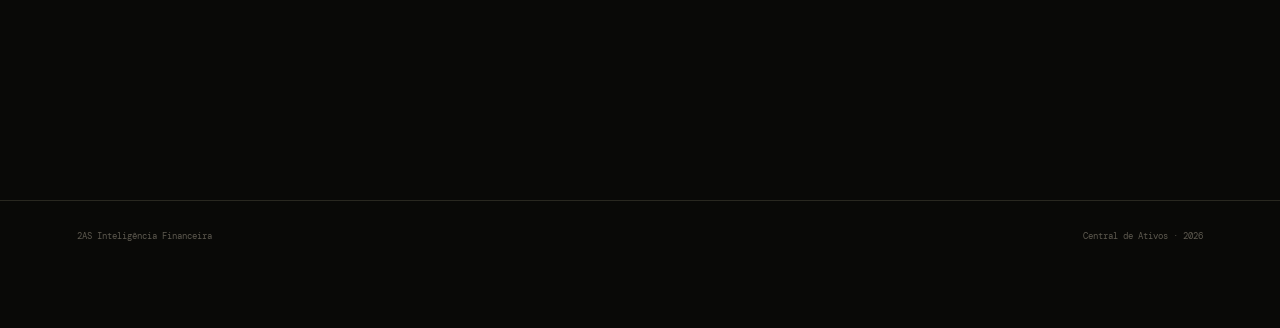
==== commit ccb1fe8f: "feat(deck): peças comerciais viram slides de tela cheia Faltava o principal: as páginas tinham o est" ====
--- a/ativos/index.html
+++ b/ativos/index.html
@@ -1,3 +1,3 @@
 <!doctype html><html lang="pt-BR"><head><meta charset="UTF-8"><meta name="viewport" content="width=device-width,initial-scale=1"><title>Central de Ativos — 2AS</title><meta name="description" content="Arquivos oficiais da marca 2AS Inteligência Financeira para download."><link rel="preconnect" href="https://fonts.googleapis.com"><link href="https://fonts.googleapis.com/css2?family=Plus+Jakarta+Sans:wght@400;600;700;800&family=DM+Mono:wght@400;500&display=swap" rel="stylesheet"><style>
 :root{--bg:#090907;--surface:#11110f;--surface2:#171713;--border:#292820;--text:#f6f4ed;--muted:#a09b90;--amber:#f59e0b;--sans:'Plus Jakarta Sans',system-ui,sans-serif;--mono:'DM Mono',monospace}*{box-sizing:border-box;margin:0;padding:0}body{font-family:var(--sans);background:var(--bg);color:var(--text);line-height:1.6;overflow-x:hidden}a{color:inherit;text-decoration:none}.nav{position:sticky;top:0;z-index:10;display:flex;justify-content:space-between;padding:18px 5vw;background:rgba(9,9,7,.9);backdrop-filter:blur(14px);border-bottom:1px solid var(--border)}.brand{font-weight:800;font-size:24px}.brand b{color:var(--amber)}.back{font-family:var(--mono);font-size:10px;letter-spacing:.14em;color:var(--muted);text-transform:uppercase}.hero{padding:92px 6vw 62px;background:radial-gradient(circle at 78% 25%,rgba(245,158,11,.13),transparent 30%)}.eyebrow,.tag{font-family:var(--mono);font-size:9px;letter-spacing:.17em;text-transform:uppercase;color:var(--amber)}h1{font-size:clamp(44px,7vw,92px);line-height:.98;letter-spacing:-.055em;max-width:1000px;margin-top:20px}.hero p{font-size:18px;color:var(--muted);max-width:760px;margin-top:24px}.wrap{padding:68px 6vw}h2{font-size:clamp(30px,4vw,58px);letter-spacing:-.045em;line-height:1.05}.lead{color:var(--muted);max-width:700px;margin-top:16px}.grid{display:grid;grid-template-columns:repeat(2,minmax(0,1fr));gap:16px;margin-top:36px}.asset-card{min-width:0;border:1px solid var(--border);border-radius:24px;overflow:hidden;background:var(--surface)}.preview{height:260px;display:grid;place-items:center;padding:36px}.preview img{max-width:100%;max-height:100%}.asset-body{padding:26px}.asset-body h3{font-size:21px;margin:16px 0 8px}.asset-body p{color:var(--muted);font-size:14px}.downloads{display:flex;gap:8px;flex-wrap:wrap;margin-top:20px}.downloads a,.kit a{border:1px solid var(--border);border-radius:99px;padding:9px 14px;font-family:var(--mono);font-size:9px;letter-spacing:.08em}.downloads a:hover,.kit a:hover{border-color:var(--amber);color:var(--amber)}.symbols{display:grid;grid-template-columns:repeat(4,minmax(0,1fr));gap:14px;margin-top:34px}.symbol{padding:24px;border:1px solid var(--border);border-radius:22px;background:var(--surface);text-align:center}.symbol img{width:100%;border-radius:20px}.symbol h3{font-size:15px;margin:15px 0 5px}.symbol p{font-size:12px;color:var(--muted)}.kits{display:grid;grid-template-columns:repeat(3,minmax(0,1fr));gap:14px;margin-top:34px}.kit{border:1px solid var(--border);background:var(--surface);border-radius:22px;padding:28px}.kit h3{font-size:21px;margin:18px 0 10px}.kit p{font-size:13px;color:var(--muted);min-height:64px}.kit a{display:inline-block;margin-top:20px;background:var(--amber);color:#111;border-color:var(--amber);font-weight:700}.rules{display:grid;grid-template-columns:repeat(3,minmax(0,1fr));gap:1px;background:var(--border);border:1px solid var(--border);margin-top:34px}.rule{background:var(--surface);padding:24px;font-size:13px;color:var(--muted)}footer{border-top:1px solid var(--border);padding:28px 6vw;color:#5e5a50;font-family:var(--mono);font-size:9px;display:flex;justify-content:space-between}@media(max-width:900px){.nav{gap:18px;overflow:hidden}.back{display:none}.hero,.wrap{width:100vw;max-width:100vw;overflow:hidden;padding-left:30px;padding-right:30px}.grid,.symbols,.kits,.rules{grid-template-columns:minmax(0,1fr);width:calc(100vw - 100px);max-width:calc(100vw - 100px)}h1{width:calc(100vw - 100px);max-width:calc(100vw - 100px);font-size:clamp(32px,10vw,40px);overflow-wrap:break-word}h2{width:calc(100vw - 100px);max-width:calc(100vw - 100px);font-size:clamp(26px,8vw,32px);overflow-wrap:break-word}.hero p,.lead{width:calc(100vw - 100px);max-width:calc(100vw - 100px);font-size:16px;overflow-wrap:break-word}.asset-card,.symbol,.kit,.rule{max-width:calc(100vw - 100px);overflow:hidden}.preview{height:210px}}
-</style></head><body><nav class="nav"><div class="brand"><b>2</b>AS</div><a class="back" href="../index.html">← Brand Studio</a></nav><header class="hero"><div class="eyebrow">2AS Inteligência Financeira · Ativos oficiais</div><h1>Central de<br><span style="color:var(--amber)">Ativos da Marca.</span></h1><p>Arquivos oficiais para aplicações digitais, documentos, apresentações, redes sociais e materiais impressos.</p></header><main><section class="wrap"><div class="eyebrow">Logotipo completo</div><h2>A assinatura oficial<br>da 2AS.</h2><p class="lead">Use sempre a versão adequada ao fundo. SVG é o formato preferencial; PNG atende aplicações rápidas; PDF é indicado para impressão.</p><div class="grid"><article class="asset-card"><div class="preview" style="background:#fafaf7"><img src="../assets/brand/logos/svg/2AS-logo-fundo-claro.svg" alt="Logo principal — fundo claro"></div><div class="asset-body"><span class="tag">Logotipo completo</span><h3>Logo principal — fundo claro</h3><p>Documentos, propostas e apresentações claras.</p><div class="downloads"><a download href="../assets/brand/logos/svg/2AS-logo-fundo-claro.svg">SVG</a><a download href="../assets/brand/logos/png/2AS-logo-fundo-claro-2048.png">PNG 2048</a><a download href="../assets/brand/logos/pdf/2AS-logo-fundo-claro.pdf">PDF</a></div></div></article><article class="asset-card"><div class="preview" style="background:#0a0a0a"><img src="../assets/brand/logos/svg/2AS-logo-fundo-escuro.svg" alt="Logo principal — fundo escuro"></div><div class="asset-body"><span class="tag">Logotipo completo</span><h3>Logo principal — fundo escuro</h3><p>Site, vídeos e apresentações escuras.</p><div class="downloads"><a download href="../assets/brand/logos/svg/2AS-logo-fundo-escuro.svg">SVG</a><a download href="../assets/brand/logos/png/2AS-logo-fundo-escuro-2048.png">PNG 2048</a><a download href="../assets/brand/logos/pdf/2AS-logo-fundo-escuro.pdf">PDF</a></div></div></article><article class="asset-card"><div class="preview" style="background:#e9e5dc"><img src="../assets/brand/logos/svg/2AS-logo-transparente-texto-escuro.svg" alt="Logo transparente — texto escuro"></div><div class="asset-body"><span class="tag">Logotipo completo</span><h3>Logo transparente — texto escuro</h3><p>Aplicações sobre fundos claros.</p><div class="downloads"><a download href="../assets/brand/logos/svg/2AS-logo-transparente-texto-escuro.svg">SVG</a><a download href="../assets/brand/logos/png/2AS-logo-transparente-texto-escuro-2048.png">PNG 2048</a><a download href="../assets/brand/logos/pdf/2AS-logo-transparente-texto-escuro.pdf">PDF</a></div></div></article><article class="asset-card"><div class="preview" style="background:#171713"><img src="../assets/brand/logos/svg/2AS-logo-transparente-texto-claro.svg" alt="Logo transparente — texto claro"></div><div class="asset-body"><span class="tag">Logotipo completo</span><h3>Logo transparente — texto claro</h3><p>Aplicações sobre fundos escuros.</p><div class="downloads"><a download href="../assets/brand/logos/svg/2AS-logo-transparente-texto-claro.svg">SVG</a><a download href="../assets/brand/logos/png/2AS-logo-transparente-texto-claro-2048.png">PNG 2048</a><a download href="../assets/brand/logos/pdf/2AS-logo-transparente-texto-claro.pdf">PDF</a></div></div></article></div></section><section class="wrap" style="border-top:1px solid var(--border)"><div class="eyebrow">Símbolo e avatares</div><h2>Reconhecimento em espaços compactos.</h2><div class="symbols"><article class="symbol"><img src="../assets/brand/icones/svg/2AS-simbolo-fundo-escuro.svg" alt="2AS-simbolo-fundo-escuro"><h3>Símbolo principal</h3><p><a download href="../assets/brand/icones/svg/2AS-simbolo-fundo-escuro.svg">Baixar SVG</a> · <a download href="../assets/brand/icones/png/2AS-simbolo-fundo-escuro-1024.png">PNG</a></p></article><article class="symbol"><img src="../assets/brand/icones/svg/2AS-simbolo-fundo-claro.svg" alt="2AS-simbolo-fundo-claro"><h3>Símbolo claro</h3><p><a download href="../assets/brand/icones/svg/2AS-simbolo-fundo-claro.svg">Baixar SVG</a> · <a download href="../assets/brand/icones/png/2AS-simbolo-fundo-claro-1024.png">PNG</a></p></article><article class="symbol"><img src="../assets/brand/icones/svg/2AS-simbolo-transparente-escuro.svg" alt="2AS-simbolo-transparente-escuro"><h3>Transparente escuro</h3><p><a download href="../assets/brand/icones/svg/2AS-simbolo-transparente-escuro.svg">Baixar SVG</a> · <a download href="../assets/brand/icones/png/2AS-simbolo-transparente-escuro-1024.png">PNG</a></p></article><article class="symbol"><img src="../assets/brand/icones/svg/2AS-simbolo-transparente-claro.svg" alt="2AS-simbolo-transparente-claro"><h3>Transparente claro</h3><p><a download href="../assets/brand/icones/svg/2AS-simbolo-transparente-claro.svg">Baixar SVG</a> · <a download href="../assets/brand/icones/png/2AS-simbolo-transparente-claro-1024.png">PNG</a></p></article></div></section><section class="wrap" style="border-top:1px solid var(--border)"><div class="eyebrow">Kits prontos</div><h2>Baixe por necessidade.</h2><div class="kits"><article class="kit"><span class="tag">Digital</span><h3>Kit Digital</h3><p>SVGs, PNGs, ícones e avatares para site, redes sociais e apresentações.</p><a download href="../assets/brand/kits/2AS-kit-digital.zip">Baixar kit</a></article><article class="kit"><span class="tag">Impressão</span><h3>Kit Impressão</h3><p>Logotipos em SVG e PDF vetorial para documentos e materiais gráficos.</p><a download href="../assets/brand/kits/2AS-kit-impressao.zip">Baixar kit</a></article><article class="kit"><span class="tag">Completo</span><h3>Kit da Marca</h3><p>Todos os formatos, variações, ícones, redes sociais e guia rápido de uso.</p><a download href="../assets/brand/kits/2AS-kit-marca-completo.zip">Baixar kit</a></article></div></section><section class="wrap" style="border-top:1px solid var(--border)"><div class="eyebrow">Uso correto</div><h2>Consistência antes de variação.</h2><div class="rules"><div class="rule">Não alterar as cores oficiais.</div><div class="rule">Não distorcer ou comprimir a marca.</div><div class="rule">Não aplicar sombras, contornos ou efeitos.</div><div class="rule">Não substituir a tipografia da assinatura.</div><div class="rule">Não usar uma versão sem contraste suficiente.</div><div class="rule">Preservar espaço livre ao redor do logotipo.</div></div></section></main><footer><span>2AS Inteligência Financeira</span><span>Central de Ativos · 2026</span></footer><script src="../assets/deck-chrome.js" defer></script></body></html>+</style></head><body><nav class="nav"><div class="brand"><b>2</b>AS</div><a class="back" href="../index.html">← Brand Studio</a></nav><header class="hero"><div class="eyebrow">2AS Inteligência Financeira · Ativos oficiais</div><h1>Central de<br><span style="color:var(--amber)">Ativos da Marca.</span></h1><p>Arquivos oficiais para aplicações digitais, documentos, apresentações, redes sociais e materiais impressos.</p></header><main><section class="wrap"><div class="eyebrow">Logotipo completo</div><h2>A assinatura oficial<br>da 2AS.</h2><p class="lead">Use sempre a versão adequada ao fundo. SVG é o formato preferencial; PNG atende aplicações rápidas; PDF é indicado para impressão.</p><div class="grid"><article class="asset-card"><div class="preview" style="background:#fafaf7"><img src="../assets/brand/logos/svg/2AS-logo-fundo-claro.svg" alt="Logo principal — fundo claro"></div><div class="asset-body"><span class="tag">Logotipo completo</span><h3>Logo principal — fundo claro</h3><p>Documentos, propostas e apresentações claras.</p><div class="downloads"><a download href="../assets/brand/logos/svg/2AS-logo-fundo-claro.svg">SVG</a><a download href="../assets/brand/logos/png/2AS-logo-fundo-claro-2048.png">PNG 2048</a><a download href="../assets/brand/logos/pdf/2AS-logo-fundo-claro.pdf">PDF</a></div></div></article><article class="asset-card"><div class="preview" style="background:#0a0a0a"><img src="../assets/brand/logos/svg/2AS-logo-fundo-escuro.svg" alt="Logo principal — fundo escuro"></div><div class="asset-body"><span class="tag">Logotipo completo</span><h3>Logo principal — fundo escuro</h3><p>Site, vídeos e apresentações escuras.</p><div class="downloads"><a download href="../assets/brand/logos/svg/2AS-logo-fundo-escuro.svg">SVG</a><a download href="../assets/brand/logos/png/2AS-logo-fundo-escuro-2048.png">PNG 2048</a><a download href="../assets/brand/logos/pdf/2AS-logo-fundo-escuro.pdf">PDF</a></div></div></article><article class="asset-card"><div class="preview" style="background:#e9e5dc"><img src="../assets/brand/logos/svg/2AS-logo-transparente-texto-escuro.svg" alt="Logo transparente — texto escuro"></div><div class="asset-body"><span class="tag">Logotipo completo</span><h3>Logo transparente — texto escuro</h3><p>Aplicações sobre fundos claros.</p><div class="downloads"><a download href="../assets/brand/logos/svg/2AS-logo-transparente-texto-escuro.svg">SVG</a><a download href="../assets/brand/logos/png/2AS-logo-transparente-texto-escuro-2048.png">PNG 2048</a><a download href="../assets/brand/logos/pdf/2AS-logo-transparente-texto-escuro.pdf">PDF</a></div></div></article><article class="asset-card"><div class="preview" style="background:#171713"><img src="../assets/brand/logos/svg/2AS-logo-transparente-texto-claro.svg" alt="Logo transparente — texto claro"></div><div class="asset-body"><span class="tag">Logotipo completo</span><h3>Logo transparente — texto claro</h3><p>Aplicações sobre fundos escuros.</p><div class="downloads"><a download href="../assets/brand/logos/svg/2AS-logo-transparente-texto-claro.svg">SVG</a><a download href="../assets/brand/logos/png/2AS-logo-transparente-texto-claro-2048.png">PNG 2048</a><a download href="../assets/brand/logos/pdf/2AS-logo-transparente-texto-claro.pdf">PDF</a></div></div></article></div></section><section class="wrap" style="border-top:1px solid var(--border)"><div class="eyebrow">Símbolo e avatares</div><h2>Reconhecimento em espaços compactos.</h2><div class="symbols"><article class="symbol"><img src="../assets/brand/icones/svg/2AS-simbolo-fundo-escuro.svg" alt="2AS-simbolo-fundo-escuro"><h3>Símbolo principal</h3><p><a download href="../assets/brand/icones/svg/2AS-simbolo-fundo-escuro.svg">Baixar SVG</a> · <a download href="../assets/brand/icones/png/2AS-simbolo-fundo-escuro-1024.png">PNG</a></p></article><article class="symbol"><img src="../assets/brand/icones/svg/2AS-simbolo-fundo-claro.svg" alt="2AS-simbolo-fundo-claro"><h3>Símbolo claro</h3><p><a download href="../assets/brand/icones/svg/2AS-simbolo-fundo-claro.svg">Baixar SVG</a> · <a download href="../assets/brand/icones/png/2AS-simbolo-fundo-claro-1024.png">PNG</a></p></article><article class="symbol"><img src="../assets/brand/icones/svg/2AS-simbolo-transparente-escuro.svg" alt="2AS-simbolo-transparente-escuro"><h3>Transparente escuro</h3><p><a download href="../assets/brand/icones/svg/2AS-simbolo-transparente-escuro.svg">Baixar SVG</a> · <a download href="../assets/brand/icones/png/2AS-simbolo-transparente-escuro-1024.png">PNG</a></p></article><article class="symbol"><img src="../assets/brand/icones/svg/2AS-simbolo-transparente-claro.svg" alt="2AS-simbolo-transparente-claro"><h3>Transparente claro</h3><p><a download href="../assets/brand/icones/svg/2AS-simbolo-transparente-claro.svg">Baixar SVG</a> · <a download href="../assets/brand/icones/png/2AS-simbolo-transparente-claro-1024.png">PNG</a></p></article></div></section><section class="wrap" style="border-top:1px solid var(--border)"><div class="eyebrow">Kits prontos</div><h2>Baixe por necessidade.</h2><div class="kits"><article class="kit"><span class="tag">Digital</span><h3>Kit Digital</h3><p>SVGs, PNGs, ícones e avatares para site, redes sociais e apresentações.</p><a download href="../assets/brand/kits/2AS-kit-digital.zip">Baixar kit</a></article><article class="kit"><span class="tag">Impressão</span><h3>Kit Impressão</h3><p>Logotipos em SVG e PDF vetorial para documentos e materiais gráficos.</p><a download href="../assets/brand/kits/2AS-kit-impressao.zip">Baixar kit</a></article><article class="kit"><span class="tag">Completo</span><h3>Kit da Marca</h3><p>Todos os formatos, variações, ícones, redes sociais e guia rápido de uso.</p><a download href="../assets/brand/kits/2AS-kit-marca-completo.zip">Baixar kit</a></article></div></section><section class="wrap" style="border-top:1px solid var(--border)"><div class="eyebrow">Uso correto</div><h2>Consistência antes de variação.</h2><div class="rules"><div class="rule">Não alterar as cores oficiais.</div><div class="rule">Não distorcer ou comprimir a marca.</div><div class="rule">Não aplicar sombras, contornos ou efeitos.</div><div class="rule">Não substituir a tipografia da assinatura.</div><div class="rule">Não usar uma versão sem contraste suficiente.</div><div class="rule">Preservar espaço livre ao redor do logotipo.</div></div></section></main><footer><span>2AS Inteligência Financeira</span><span>Central de Ativos · 2026</span></footer><script>window.deckChrome={deck:true};</script><script src="../assets/deck-chrome.js" defer></script></body></html>
